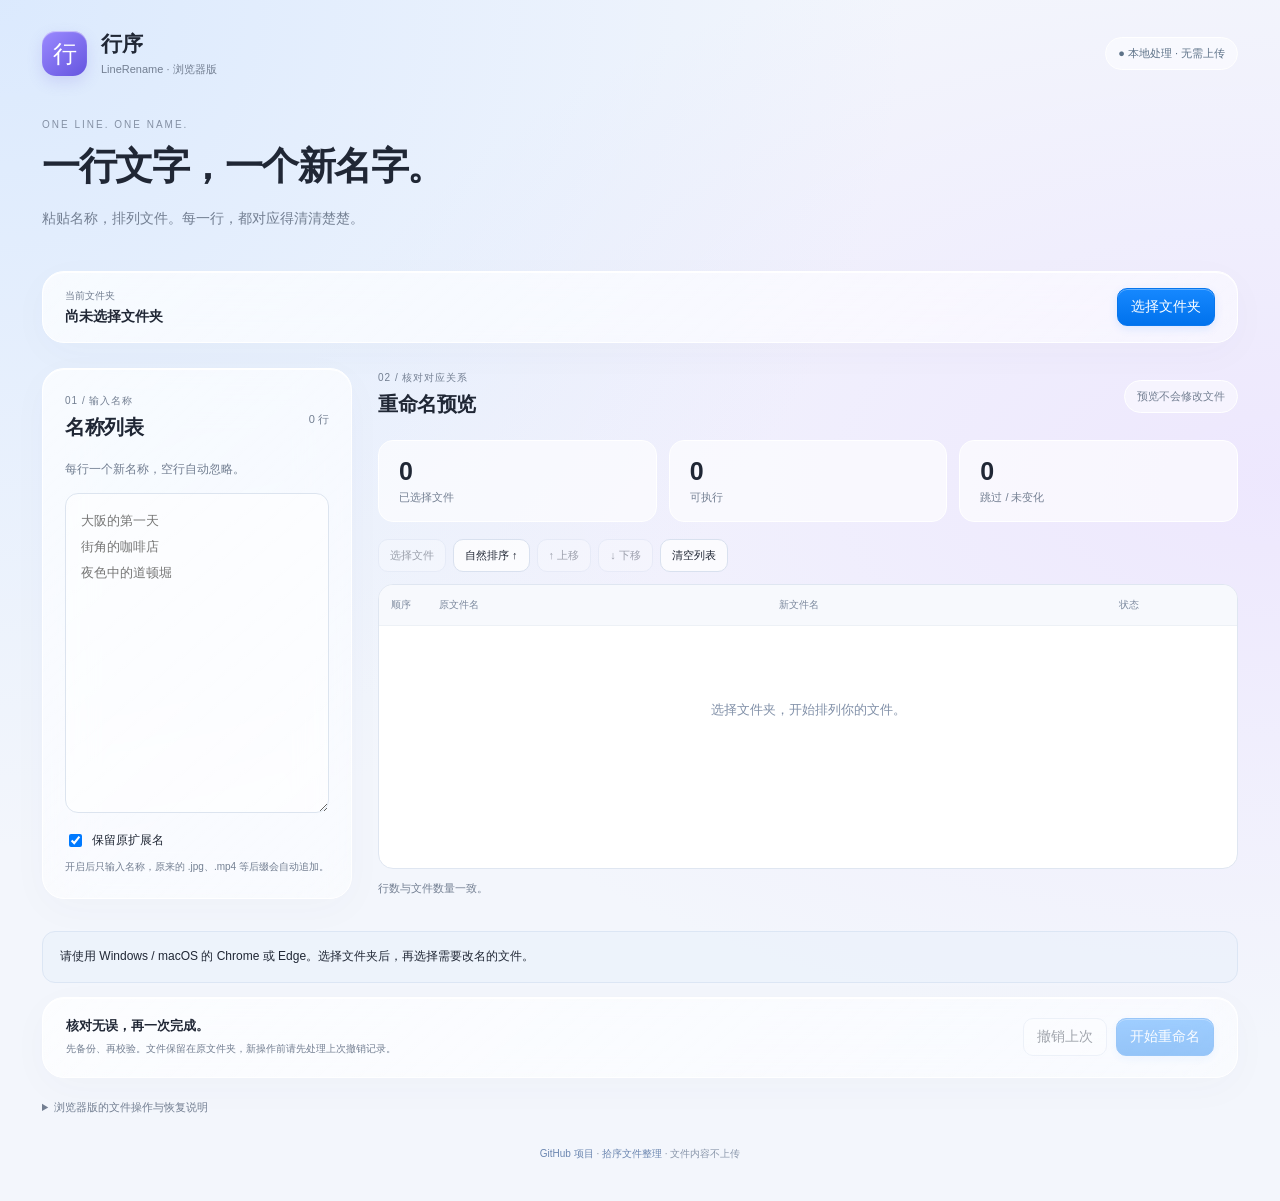
==== index.html @ 839f47a4 "Replace desktop implementation with clean browser app and recoverable file renaming" ====
<!doctype html>
<html lang="zh-CN"><head><meta charset="utf-8"><meta name="viewport" content="width=device-width,initial-scale=1"><title>行序 · LineRename</title><link rel="stylesheet" href="style.css"></head>
<body><main>
<header><div class="brand"><span class="logo">行</span><div><strong>行序</strong><small>LineRename · 浏览器版</small></div></div><span class="badge">● 本地处理 · 无需上传</span></header>
<div class="hero"><span>ONE LINE. ONE NAME.</span><h1>一行文字，一个新名字。</h1><p>粘贴名称，排列文件。每一行，都对应得清清楚楚。</p></div>
<div class="source glass"><div><small>当前文件夹</small><strong id="folder">尚未选择文件夹</strong></div><button id="choose" class="primary">选择文件夹</button></div>
<div class="workspace">
<section class="names glass"><div class="section-title"><div><small>01 / 输入名称</small><h2>名称列表</h2></div><span id="nameCount">0 行</span></div><p>每行一个新名称，空行自动忽略。</p><textarea id="names" spellcheck="false" placeholder="大阪的第一天&#10;街角的咖啡店&#10;夜色中的道顿堀"></textarea><label class="check"><input id="keepExt" type="checkbox" checked>保留原扩展名</label><small>开启后只输入名称，原来的 .jpg、.mp4 等后缀会自动追加。</small></section>
<section class="preview"><div class="section-title"><div><small>02 / 核对对应关系</small><h2>重命名预览</h2></div><span class="badge">预览不会修改文件</span></div>
<div class="metrics"><div><strong id="fileCount">0</strong><span>已选择文件</span></div><div><strong id="readyCount">0</strong><span>可执行</span></div><div><strong id="skipCount">0</strong><span>跳过 / 未变化</span></div></div>
<div class="toolbar"><button id="pick">选择文件</button><button id="sort">自然排序 ↑</button><button id="up" aria-label="上移选中文件">↑ 上移</button><button id="down" aria-label="下移选中文件">↓ 下移</button><button id="clear">清空列表</button></div>
<div class="table-wrap"><table><thead><tr><th>顺序</th><th>原文件名</th><th>新文件名</th><th>状态</th></tr></thead><tbody id="rows"></tbody></table><div id="empty">选择文件夹，开始排列你的文件。</div></div>
<p id="countsHint"></p></section></div>
<div id="status" role="status" aria-live="polite">请使用 Windows / macOS 的 Chrome 或 Edge。选择文件夹后，再选择需要改名的文件。</div>
<div class="actionbar glass"><div><strong>核对无误，再一次完成。</strong><small>先备份、再校验。文件保留在原文件夹，新操作前请先处理上次撤销记录。</small></div><div><button id="undo" disabled>撤销上次</button><button id="run" class="primary" disabled>开始重命名</button></div></div>
<details><summary>浏览器版的文件操作与恢复说明</summary><p>只处理所选文件夹最外层的文件，不递归处理子文件夹。浏览器版通过备份、校验、复制与删除完成改名，可能改变修改日期及其他文件元数据，需要额外磁盘空间；大文件 SHA-256 校验也会占用内存。</p><p>每次执行在原文件夹保留 .linerename-backup- 开头的恢复目录（含原文件副本与 journal.json）。确认不再需要恢复后，你可自行删除备份。执行时请勿关闭页面、编辑或同步正在处理的文件。操作失败会尝试恢复原名；恢复受阻时保留备份供手动恢复。</p><p>关闭页面后，可点下方“从备份恢复”，选择同一原文件夹内的备份记录。只对未被更改的文件自动撤销，不会覆盖占用的原名称。</p><button id="recover">从备份恢复…</button></details>
<footer><a href="https://github.com/cut-hand/LineRename" target="_blank" rel="noopener">GitHub 项目</a> · <a href="https://cut-hand.github.io/SmileFile/" target="_blank" rel="noopener">拾序文件整理</a> · 文件内容不上传</footer>
</main>
<dialog id="picker"><div class="section-title"><h2>选择要改名的文件</h2><button id="closePicker">取消</button></div><div class="picker-tools"><input id="search" type="search" placeholder="搜索文件名"><button id="selectAll">选中当前结果</button><button id="selectNone">全部取消</button></div><div id="fileOptions"></div><button id="confirmPick" class="primary">使用所选文件</button></dialog>
<dialog id="recovery"><div class="section-title"><h2>从备份恢复</h2><button id="closeRecovery">关闭</button></div><p>恢复当前所选文件夹中的历史记录。请先备份你后来编辑过的文件。</p><div id="backupOptions"></div></dialog>
<script src="core.js"></script><script src="app.js"></script></body></html>
---- style.css ----
:root{color-scheme:light;--ink:#202735;--muted:#737f92;--blue:#007aff}*{box-sizing:border-box}body{margin:0;background:radial-gradient(ellipse at 0 0,#c9e0ff90,transparent 50%),radial-gradient(ellipse at 100% 40%,#e9dcff90,transparent 55%),#f3f6fc;color:var(--ink);font:14px -apple-system,BlinkMacSystemFont,"Segoe UI","Microsoft YaHei",sans-serif;min-height:100vh}main{max-width:1400px;margin:auto;padding:30px 42px}header,.brand,.source,.section-title,.toolbar,.actionbar{display:flex;align-items:center;justify-content:space-between;gap:14px}.brand{justify-content:flex-start}.logo{display:grid;place-items:center;width:45px;height:45px;font-size:24px;color:white;background:linear-gradient(140deg,#9b8aff,#6555df);border-radius:14px;box-shadow:inset 0 1px 1px #ffffff90,0 6px 15px #7568dd30}.brand strong{font-size:21px}.brand small{display:block;margin-top:4px;font-size:11px}.badge{border:1px solid white;background:#ffffff70;border-radius:30px;padding:8px 12px;font-size:11px;color:#5d7288}.hero{padding:38px 0 26px}.hero>span{font-size:10px;letter-spacing:2px;color:#8490a4}h1{font-size:38px;letter-spacing:-1.5px;margin:10px 0}p{color:var(--muted);line-height:1.8}h2{font-size:20px;letter-spacing:-.5px;margin:6px 0}small{color:var(--muted)}.glass{background:linear-gradient(140deg,#ffffffbd,#ffffff80);border:1px solid white;border-radius:22px;backdrop-filter:blur(25px) saturate(140%);box-shadow:0 10px 40px #3d4d6e07,inset 0 1px 0 #fff}.source{padding:16px 22px;margin-bottom:25px}.source small{font-size:10px;display:block}.source strong{display:block;margin-top:5px;font-size:14px;overflow-wrap:anywhere}button,input,textarea{font:inherit}button{border:1px solid #d9e1ef;background:#ffffffc0;border-radius:10px;padding:9px 13px;color:var(--ink);cursor:pointer;transition:background .15s}button:hover:not(:disabled){background:#fff}button:disabled{opacity:.4;cursor:default}button.primary{background:linear-gradient(#1688ff,#0072ed);color:white;border-color:#0876ed;box-shadow:inset 0 1px 0 #ffffff50,0 3px 8px #007aff20}button:focus-visible,textarea:focus-visible,input:focus-visible,summary:focus-visible{outline:3px solid #007aff70;outline-offset:3px}.workspace{display:grid;grid-template-columns:310px minmax(0,1fr);gap:26px;align-items:start}.names{padding:22px;display:flex;flex-direction:column;min-height:525px}.section-title small{font-size:10px;letter-spacing:1px}.names p{font-size:12px;margin:12px 0}.names>small{font-size:10px;line-height:1.8}.section-title>span{font-size:11px;color:var(--muted)}textarea{width:100%;min-height:320px;resize:vertical;background:#ffffff90;border:1px solid #dce4ef;border-radius:13px;padding:15px;color:var(--ink);font:13px/2 ui-monospace,Consolas,"Microsoft YaHei",monospace}.check{display:flex;align-items:center;gap:7px;font-size:12px;margin:18px 0 8px}input[type=checkbox]{accent-color:var(--blue)}.preview{min-width:0}.preview>.section-title{margin:0 0 16px}.metrics{display:grid;grid-template-columns:repeat(3,1fr);gap:12px}.metrics>div{background:#ffffffa0;border:1px solid white;border-radius:15px;padding:16px 20px}.metrics strong{font-size:25px;font-variant-numeric:tabular-nums;display:block}.metrics span{font-size:11px;color:var(--muted);display:block;margin-top:4px}.toolbar{justify-content:flex-start;gap:7px;flex-wrap:wrap;margin:17px 0 12px}.toolbar button{font-size:11px;padding:8px 11px}.table-wrap{background:#fff;border:1px solid #dfe6f1;border-radius:15px;overflow:auto;max-height:420px;min-height:285px}table{border-collapse:collapse;width:100%;table-layout:fixed}th,td{padding:13px 12px;text-align:left;border-bottom:1px solid #edf1f6;overflow-wrap:anywhere;font-size:11px}th{background:#f7f9fd;color:#7c899e;font-size:10px;font-weight:500;position:sticky;top:0}th:first-child{width:48px}th:last-child{width:130px}tr.selected{background:#e8f1ff}tbody tr{cursor:pointer}tbody tr:hover{background:#f1f6ff}td.ready{color:#248466}td.swap{color:#996f1d}td.skip{color:#9b5d62}#empty{text-align:center;padding:75px 15px;color:#8190a8;font-size:13px}#countsHint{font-size:11px;margin:10px 0}#nameCount{white-space:nowrap}#status{margin:22px 0 14px;padding:14px 17px;border:1px solid #dce6f4;border-radius:13px;background:#eaf1fc90;font-size:12px;line-height:1.8;white-space:pre-wrap;overflow-wrap:anywhere}.actionbar{padding:19px 23px}.actionbar strong{font-size:13px}.actionbar small{font-size:10px;display:block;line-height:1.8;margin-top:5px}.actionbar>div:last-child{display:flex;gap:9px;white-space:nowrap}details{color:var(--muted);font-size:11px;line-height:1.8;margin:20px 0}summary{cursor:pointer}details p{max-width:1000px}footer{text-align:center;font-size:10px;color:#8996aa;padding:10px}a{color:#6b86b0;text-decoration:none}dialog{border:1px solid white;border-radius:23px;padding:25px;width:min(740px,94vw);max-height:85vh;background:#f8faff;color:var(--ink);box-shadow:0 25px 90px #21365740}dialog::backdrop{background:#24365050;backdrop-filter:blur(8px)}.picker-tools{display:flex;gap:8px;margin:17px 0}.picker-tools input{min-width:0;flex:1;padding:10px;border:1px solid #dce4ef;border-radius:9px}.picker-tools button{font-size:11px}.file-option{display:flex;align-items:center;gap:10px;padding:12px;border-bottom:1px solid #edf0f6;font-size:12px;overflow-wrap:anywhere}.file-option input{flex-shrink:0}#fileOptions{max-height:48vh;overflow:auto;background:white;border-radius:12px;margin-bottom:18px}.backup-choice{display:block;width:100%;text-align:left;margin:10px 0;overflow-wrap:anywhere;font-size:12px}@media(max-width:1000px){main{padding:25px}.workspace{grid-template-columns:250px minmax(0,1fr);gap:18px}th:last-child{width:95px}.toolbar{gap:5px}}@media(max-width:750px){main{padding:20px 14px}.workspace{grid-template-columns:1fr}h1{font-size:29px}.hero{padding-top:30px}.names{min-height:0}textarea{min-height:200px}.actionbar{align-items:flex-start;flex-direction:column}.actionbar>div:last-child{align-self:flex-end}.badge{font-size:10px}.picker-tools{flex-wrap:wrap}}@media(prefers-reduced-motion:reduce){*{transition:none}}@media(prefers-reduced-transparency:reduce){.glass{background:#f8faff;backdrop-filter:none}}
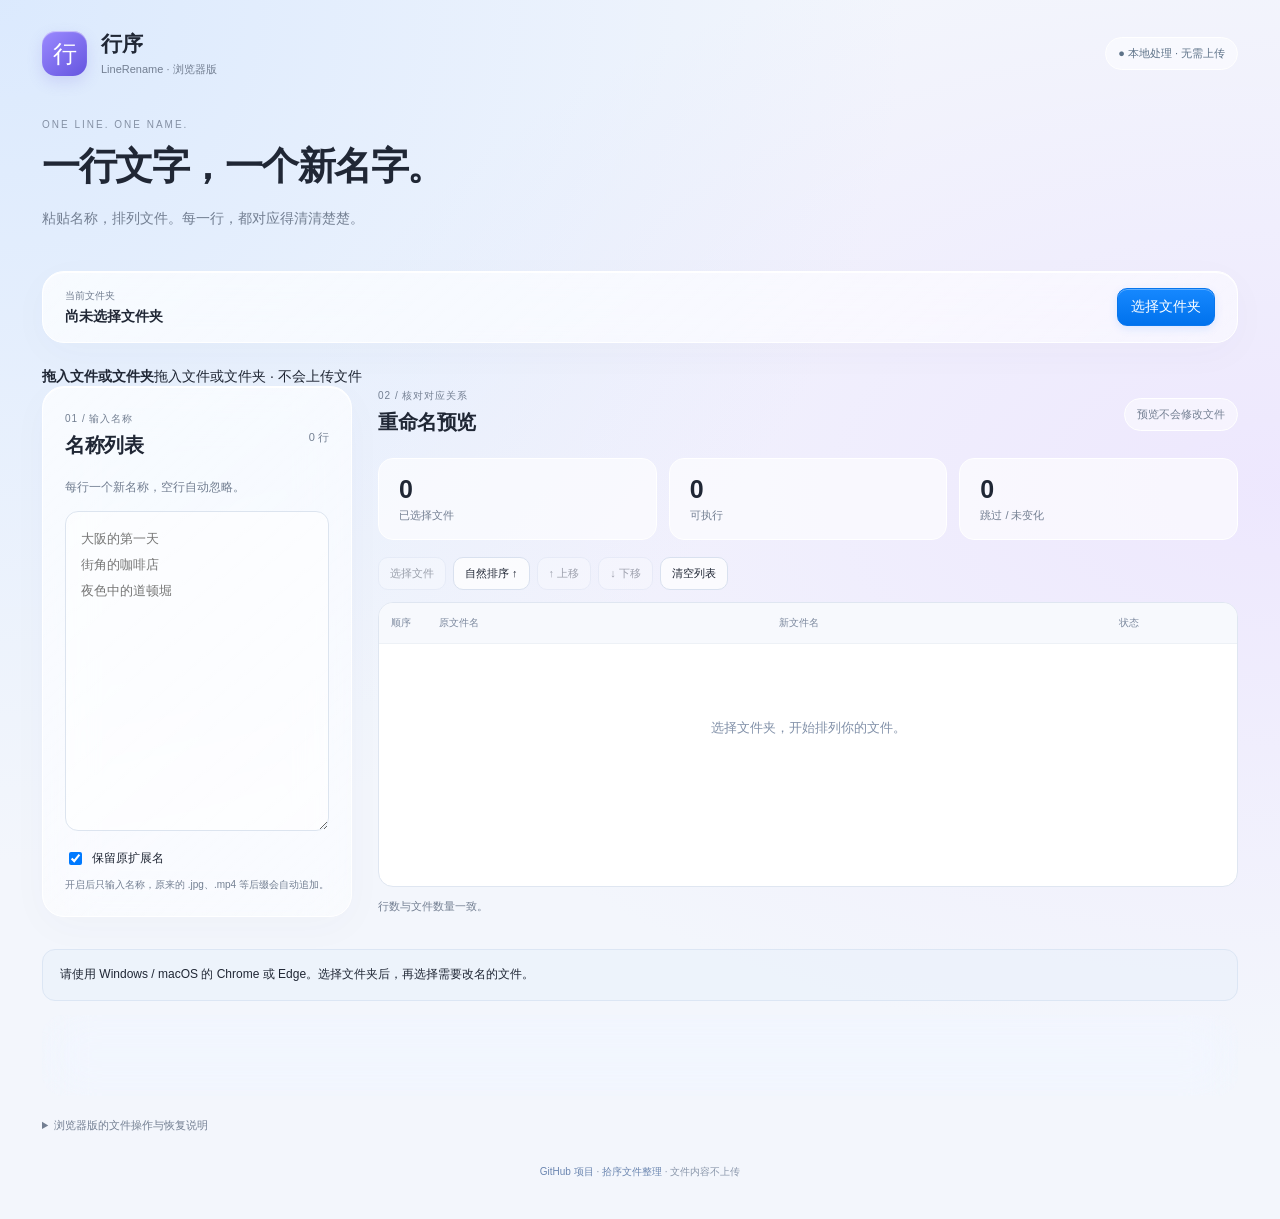
==== commit 0df2972b: "Enable authorized drag-and-drop file and folder input" ====
--- a/index.html
+++ b/index.html
@@ -4,7 +4,7 @@
 <header><div class="brand"><span class="logo">行</span><div><strong>行序</strong><small>LineRename · 浏览器版</small></div></div><span class="badge">● 本地处理 · 无需上传</span></header>
 <div class="hero"><span>ONE LINE. ONE NAME.</span><h1>一行文字，一个新名字。</h1><p>粘贴名称，排列文件。每一行，都对应得清清楚楚。</p></div>
 <div class="source glass"><div><small>当前文件夹</small><strong id="folder">尚未选择文件夹</strong></div><button id="choose" class="primary">选择文件夹</button></div>
-<div class="workspace">
+<div id="dropZone" class="drop-zone"><strong>拖入文件或文件夹</strong><span data-drop-hint>拖入文件或文件夹 · 不会上传文件</span><button type="button" hidden>授权并添加</button></div><div class="workspace">
 <section class="names glass"><div class="section-title"><div><small>01 / 输入名称</small><h2>名称列表</h2></div><span id="nameCount">0 行</span></div><p>每行一个新名称，空行自动忽略。</p><textarea id="names" spellcheck="false" placeholder="大阪的第一天&#10;街角的咖啡店&#10;夜色中的道顿堀"></textarea><label class="check"><input id="keepExt" type="checkbox" checked>保留原扩展名</label><small>开启后只输入名称，原来的 .jpg、.mp4 等后缀会自动追加。</small></section>
 <section class="preview"><div class="section-title"><div><small>02 / 核对对应关系</small><h2>重命名预览</h2></div><span class="badge">预览不会修改文件</span></div>
 <div class="metrics"><div><strong id="fileCount">0</strong><span>已选择文件</span></div><div><strong id="readyCount">0</strong><span>可执行</span></div><div><strong id="skipCount">0</strong><span>跳过 / 未变化</span></div></div>
@@ -18,4 +18,4 @@
 </main>
 <dialog id="picker"><div class="section-title"><h2>选择要改名的文件</h2><button id="closePicker">取消</button></div><div class="picker-tools"><input id="search" type="search" placeholder="搜索文件名"><button id="selectAll">选中当前结果</button><button id="selectNone">全部取消</button></div><div id="fileOptions"></div><button id="confirmPick" class="primary">使用所选文件</button></dialog>
 <dialog id="recovery"><div class="section-title"><h2>从备份恢复</h2><button id="closeRecovery">关闭</button></div><p>恢复当前所选文件夹中的历史记录。请先备份你后来编辑过的文件。</p><div id="backupOptions"></div></dialog>
-<script src="core.js"></script><script src="app.js"></script></body></html>
+<script src="core.js"></script><script src="drop-input.js"></script><script src="app.js"></script></body></html>
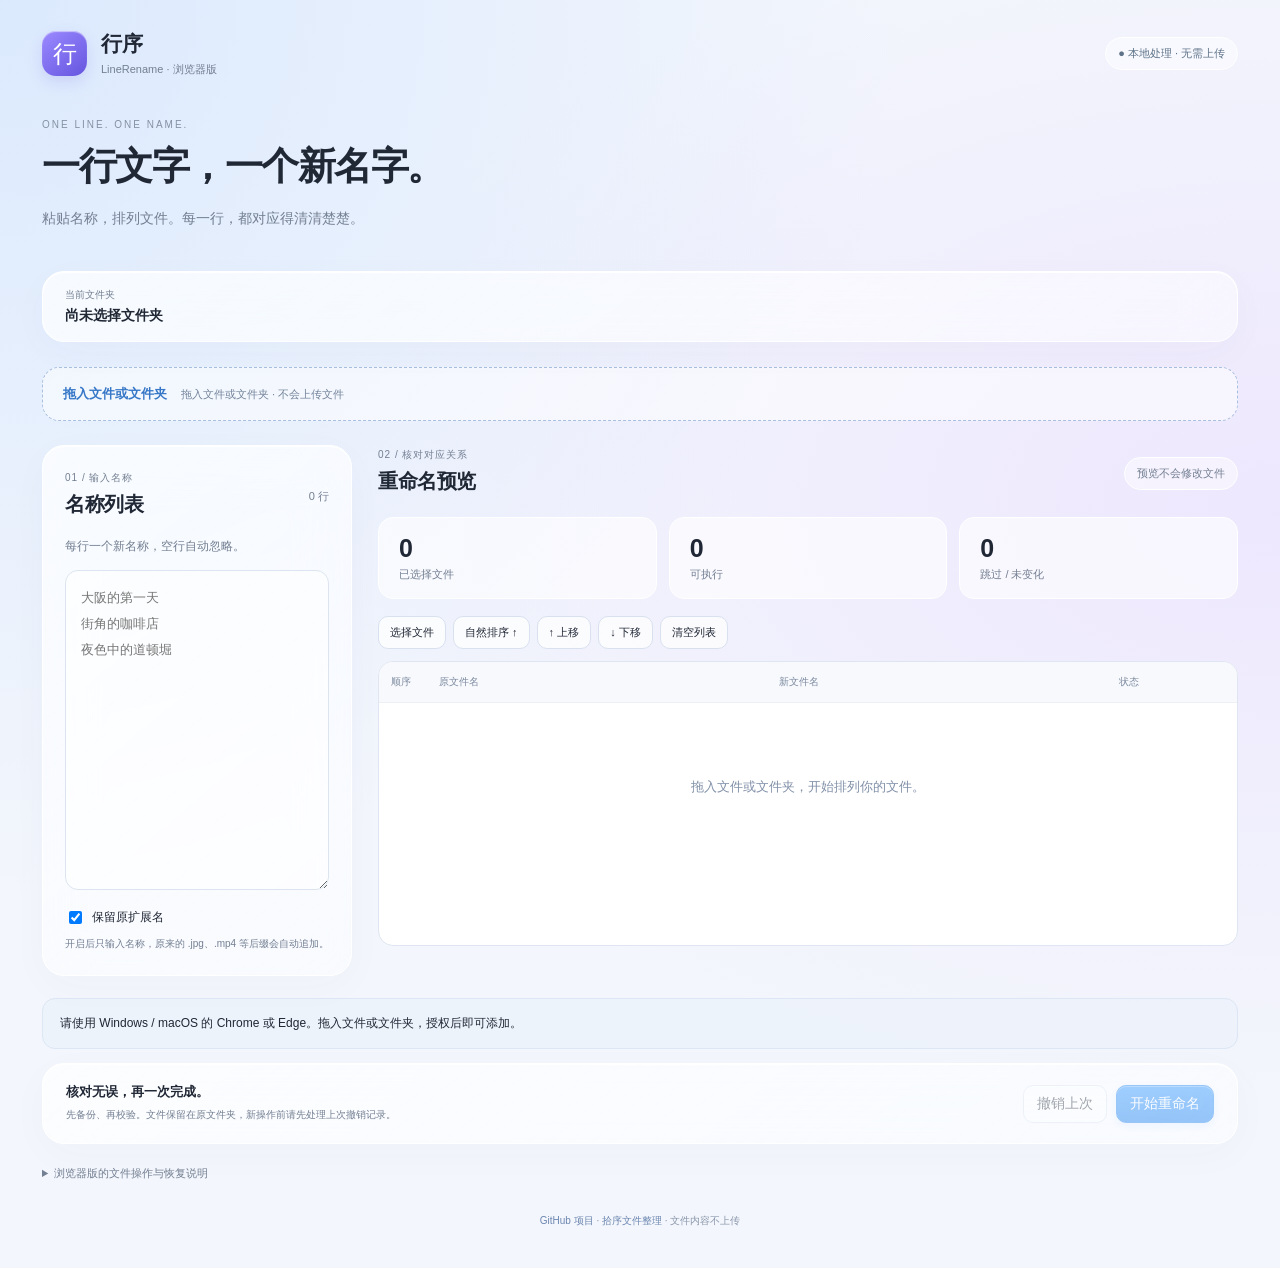
==== commit f3d4c58a: "Remove redundant folder selection button and use drag-and-drop authorization" ====
--- a/index.html
+++ b/index.html
@@ -3,15 +3,15 @@
 <body><main>
 <header><div class="brand"><span class="logo">行</span><div><strong>行序</strong><small>LineRename · 浏览器版</small></div></div><span class="badge">● 本地处理 · 无需上传</span></header>
 <div class="hero"><span>ONE LINE. ONE NAME.</span><h1>一行文字，一个新名字。</h1><p>粘贴名称，排列文件。每一行，都对应得清清楚楚。</p></div>
-<div class="source glass"><div><small>当前文件夹</small><strong id="folder">尚未选择文件夹</strong></div><button id="choose" class="primary">选择文件夹</button></div>
+<div class="source glass"><div><small>当前文件夹</small><strong id="folder">尚未选择文件夹</strong></div></div>
 <div id="dropZone" class="drop-zone"><strong>拖入文件或文件夹</strong><span data-drop-hint>拖入文件或文件夹 · 不会上传文件</span><button type="button" hidden>授权并添加</button></div><div class="workspace">
 <section class="names glass"><div class="section-title"><div><small>01 / 输入名称</small><h2>名称列表</h2></div><span id="nameCount">0 行</span></div><p>每行一个新名称，空行自动忽略。</p><textarea id="names" spellcheck="false" placeholder="大阪的第一天&#10;街角的咖啡店&#10;夜色中的道顿堀"></textarea><label class="check"><input id="keepExt" type="checkbox" checked>保留原扩展名</label><small>开启后只输入名称，原来的 .jpg、.mp4 等后缀会自动追加。</small></section>
 <section class="preview"><div class="section-title"><div><small>02 / 核对对应关系</small><h2>重命名预览</h2></div><span class="badge">预览不会修改文件</span></div>
 <div class="metrics"><div><strong id="fileCount">0</strong><span>已选择文件</span></div><div><strong id="readyCount">0</strong><span>可执行</span></div><div><strong id="skipCount">0</strong><span>跳过 / 未变化</span></div></div>
 <div class="toolbar"><button id="pick">选择文件</button><button id="sort">自然排序 ↑</button><button id="up" aria-label="上移选中文件">↑ 上移</button><button id="down" aria-label="下移选中文件">↓ 下移</button><button id="clear">清空列表</button></div>
-<div class="table-wrap"><table><thead><tr><th>顺序</th><th>原文件名</th><th>新文件名</th><th>状态</th></tr></thead><tbody id="rows"></tbody></table><div id="empty">选择文件夹，开始排列你的文件。</div></div>
+<div class="table-wrap"><table><thead><tr><th>顺序</th><th>原文件名</th><th>新文件名</th><th>状态</th></tr></thead><tbody id="rows"></tbody></table><div id="empty">拖入文件或文件夹，开始排列你的文件。</div></div>
 <p id="countsHint"></p></section></div>
-<div id="status" role="status" aria-live="polite">请使用 Windows / macOS 的 Chrome 或 Edge。选择文件夹后，再选择需要改名的文件。</div>
+<div id="status" role="status" aria-live="polite">请使用 Windows / macOS 的 Chrome 或 Edge。拖入文件或文件夹，授权后即可添加。</div>
 <div class="actionbar glass"><div><strong>核对无误，再一次完成。</strong><small>先备份、再校验。文件保留在原文件夹，新操作前请先处理上次撤销记录。</small></div><div><button id="undo" disabled>撤销上次</button><button id="run" class="primary" disabled>开始重命名</button></div></div>
 <details><summary>浏览器版的文件操作与恢复说明</summary><p>只处理所选文件夹最外层的文件，不递归处理子文件夹。浏览器版通过备份、校验、复制与删除完成改名，可能改变修改日期及其他文件元数据，需要额外磁盘空间；大文件 SHA-256 校验也会占用内存。</p><p>每次执行在原文件夹保留 .linerename-backup- 开头的恢复目录（含原文件副本与 journal.json）。确认不再需要恢复后，你可自行删除备份。执行时请勿关闭页面、编辑或同步正在处理的文件。操作失败会尝试恢复原名；恢复受阻时保留备份供手动恢复。</p><p>关闭页面后，可点下方“从备份恢复”，选择同一原文件夹内的备份记录。只对未被更改的文件自动撤销，不会覆盖占用的原名称。</p><button id="recover">从备份恢复…</button></details>
 <footer><a href="https://github.com/cut-hand/LineRename" target="_blank" rel="noopener">GitHub 项目</a> · <a href="https://cut-hand.github.io/SmileFile/" target="_blank" rel="noopener">拾序文件整理</a> · 文件内容不上传</footer>
--- a/style.css
+++ b/style.css
@@ -1 +1,3 @@
 :root{color-scheme:light;--ink:#202735;--muted:#737f92;--blue:#007aff}*{box-sizing:border-box}body{margin:0;background:radial-gradient(ellipse at 0 0,#c9e0ff90,transparent 50%),radial-gradient(ellipse at 100% 40%,#e9dcff90,transparent 55%),#f3f6fc;color:var(--ink);font:14px -apple-system,BlinkMacSystemFont,"Segoe UI","Microsoft YaHei",sans-serif;min-height:100vh}main{max-width:1400px;margin:auto;padding:30px 42px}header,.brand,.source,.section-title,.toolbar,.actionbar{display:flex;align-items:center;justify-content:space-between;gap:14px}.brand{justify-content:flex-start}.logo{display:grid;place-items:center;width:45px;height:45px;font-size:24px;color:white;background:linear-gradient(140deg,#9b8aff,#6555df);border-radius:14px;box-shadow:inset 0 1px 1px #ffffff90,0 6px 15px #7568dd30}.brand strong{font-size:21px}.brand small{display:block;margin-top:4px;font-size:11px}.badge{border:1px solid white;background:#ffffff70;border-radius:30px;padding:8px 12px;font-size:11px;color:#5d7288}.hero{padding:38px 0 26px}.hero>span{font-size:10px;letter-spacing:2px;color:#8490a4}h1{font-size:38px;letter-spacing:-1.5px;margin:10px 0}p{color:var(--muted);line-height:1.8}h2{font-size:20px;letter-spacing:-.5px;margin:6px 0}small{color:var(--muted)}.glass{background:linear-gradient(140deg,#ffffffbd,#ffffff80);border:1px solid white;border-radius:22px;backdrop-filter:blur(25px) saturate(140%);box-shadow:0 10px 40px #3d4d6e07,inset 0 1px 0 #fff}.source{padding:16px 22px;margin-bottom:25px}.source small{font-size:10px;display:block}.source strong{display:block;margin-top:5px;font-size:14px;overflow-wrap:anywhere}button,input,textarea{font:inherit}button{border:1px solid #d9e1ef;background:#ffffffc0;border-radius:10px;padding:9px 13px;color:var(--ink);cursor:pointer;transition:background .15s}button:hover:not(:disabled){background:#fff}button:disabled{opacity:.4;cursor:default}button.primary{background:linear-gradient(#1688ff,#0072ed);color:white;border-color:#0876ed;box-shadow:inset 0 1px 0 #ffffff50,0 3px 8px #007aff20}button:focus-visible,textarea:focus-visible,input:focus-visible,summary:focus-visible{outline:3px solid #007aff70;outline-offset:3px}.workspace{display:grid;grid-template-columns:310px minmax(0,1fr);gap:26px;align-items:start}.names{padding:22px;display:flex;flex-direction:column;min-height:525px}.section-title small{font-size:10px;letter-spacing:1px}.names p{font-size:12px;margin:12px 0}.names>small{font-size:10px;line-height:1.8}.section-title>span{font-size:11px;color:var(--muted)}textarea{width:100%;min-height:320px;resize:vertical;background:#ffffff90;border:1px solid #dce4ef;border-radius:13px;padding:15px;color:var(--ink);font:13px/2 ui-monospace,Consolas,"Microsoft YaHei",monospace}.check{display:flex;align-items:center;gap:7px;font-size:12px;margin:18px 0 8px}input[type=checkbox]{accent-color:var(--blue)}.preview{min-width:0}.preview>.section-title{margin:0 0 16px}.metrics{display:grid;grid-template-columns:repeat(3,1fr);gap:12px}.metrics>div{background:#ffffffa0;border:1px solid white;border-radius:15px;padding:16px 20px}.metrics strong{font-size:25px;font-variant-numeric:tabular-nums;display:block}.metrics span{font-size:11px;color:var(--muted);display:block;margin-top:4px}.toolbar{justify-content:flex-start;gap:7px;flex-wrap:wrap;margin:17px 0 12px}.toolbar button{font-size:11px;padding:8px 11px}.table-wrap{background:#fff;border:1px solid #dfe6f1;border-radius:15px;overflow:auto;max-height:420px;min-height:285px}table{border-collapse:collapse;width:100%;table-layout:fixed}th,td{padding:13px 12px;text-align:left;border-bottom:1px solid #edf1f6;overflow-wrap:anywhere;font-size:11px}th{background:#f7f9fd;color:#7c899e;font-size:10px;font-weight:500;position:sticky;top:0}th:first-child{width:48px}th:last-child{width:130px}tr.selected{background:#e8f1ff}tbody tr{cursor:pointer}tbody tr:hover{background:#f1f6ff}td.ready{color:#248466}td.swap{color:#996f1d}td.skip{color:#9b5d62}#empty{text-align:center;padding:75px 15px;color:#8190a8;font-size:13px}#countsHint{font-size:11px;margin:10px 0}#nameCount{white-space:nowrap}#status{margin:22px 0 14px;padding:14px 17px;border:1px solid #dce6f4;border-radius:13px;background:#eaf1fc90;font-size:12px;line-height:1.8;white-space:pre-wrap;overflow-wrap:anywhere}.actionbar{padding:19px 23px}.actionbar strong{font-size:13px}.actionbar small{font-size:10px;display:block;line-height:1.8;margin-top:5px}.actionbar>div:last-child{display:flex;gap:9px;white-space:nowrap}details{color:var(--muted);font-size:11px;line-height:1.8;margin:20px 0}summary{cursor:pointer}details p{max-width:1000px}footer{text-align:center;font-size:10px;color:#8996aa;padding:10px}a{color:#6b86b0;text-decoration:none}dialog{border:1px solid white;border-radius:23px;padding:25px;width:min(740px,94vw);max-height:85vh;background:#f8faff;color:var(--ink);box-shadow:0 25px 90px #21365740}dialog::backdrop{background:#24365050;backdrop-filter:blur(8px)}.picker-tools{display:flex;gap:8px;margin:17px 0}.picker-tools input{min-width:0;flex:1;padding:10px;border:1px solid #dce4ef;border-radius:9px}.picker-tools button{font-size:11px}.file-option{display:flex;align-items:center;gap:10px;padding:12px;border-bottom:1px solid #edf0f6;font-size:12px;overflow-wrap:anywhere}.file-option input{flex-shrink:0}#fileOptions{max-height:48vh;overflow:auto;background:white;border-radius:12px;margin-bottom:18px}.backup-choice{display:block;width:100%;text-align:left;margin:10px 0;overflow-wrap:anywhere;font-size:12px}@media(max-width:1000px){main{padding:25px}.workspace{grid-template-columns:250px minmax(0,1fr);gap:18px}th:last-child{width:95px}.toolbar{gap:5px}}@media(max-width:750px){main{padding:20px 14px}.workspace{grid-template-columns:1fr}h1{font-size:29px}.hero{padding-top:30px}.names{min-height:0}textarea{min-height:200px}.actionbar{align-items:flex-start;flex-direction:column}.actionbar>div:last-child{align-self:flex-end}.badge{font-size:10px}.picker-tools{flex-wrap:wrap}}@media(prefers-reduced-motion:reduce){*{transition:none}}@media(prefers-reduced-transparency:reduce){.glass{background:#f8faff;backdrop-filter:none}}
+
+.drop-zone{border:1.5px dashed #a9bfe0;border-radius:17px;background:#ffffff80;padding:17px 20px;margin:0 0 24px;display:flex;gap:14px;align-items:center;flex-wrap:wrap;transition:background .15s,border-color .15s}.drop-zone strong{font-size:13px;color:#3677c7}.drop-zone span{font-size:11px;color:#73839b}.drop-zone button{font-size:12px;margin-left:auto}.drop-zone.drag-active{background:#dfedff;border-color:#007aff;box-shadow:0 0 0 4px #007aff18}.drop-zone button[hidden]{display:none}
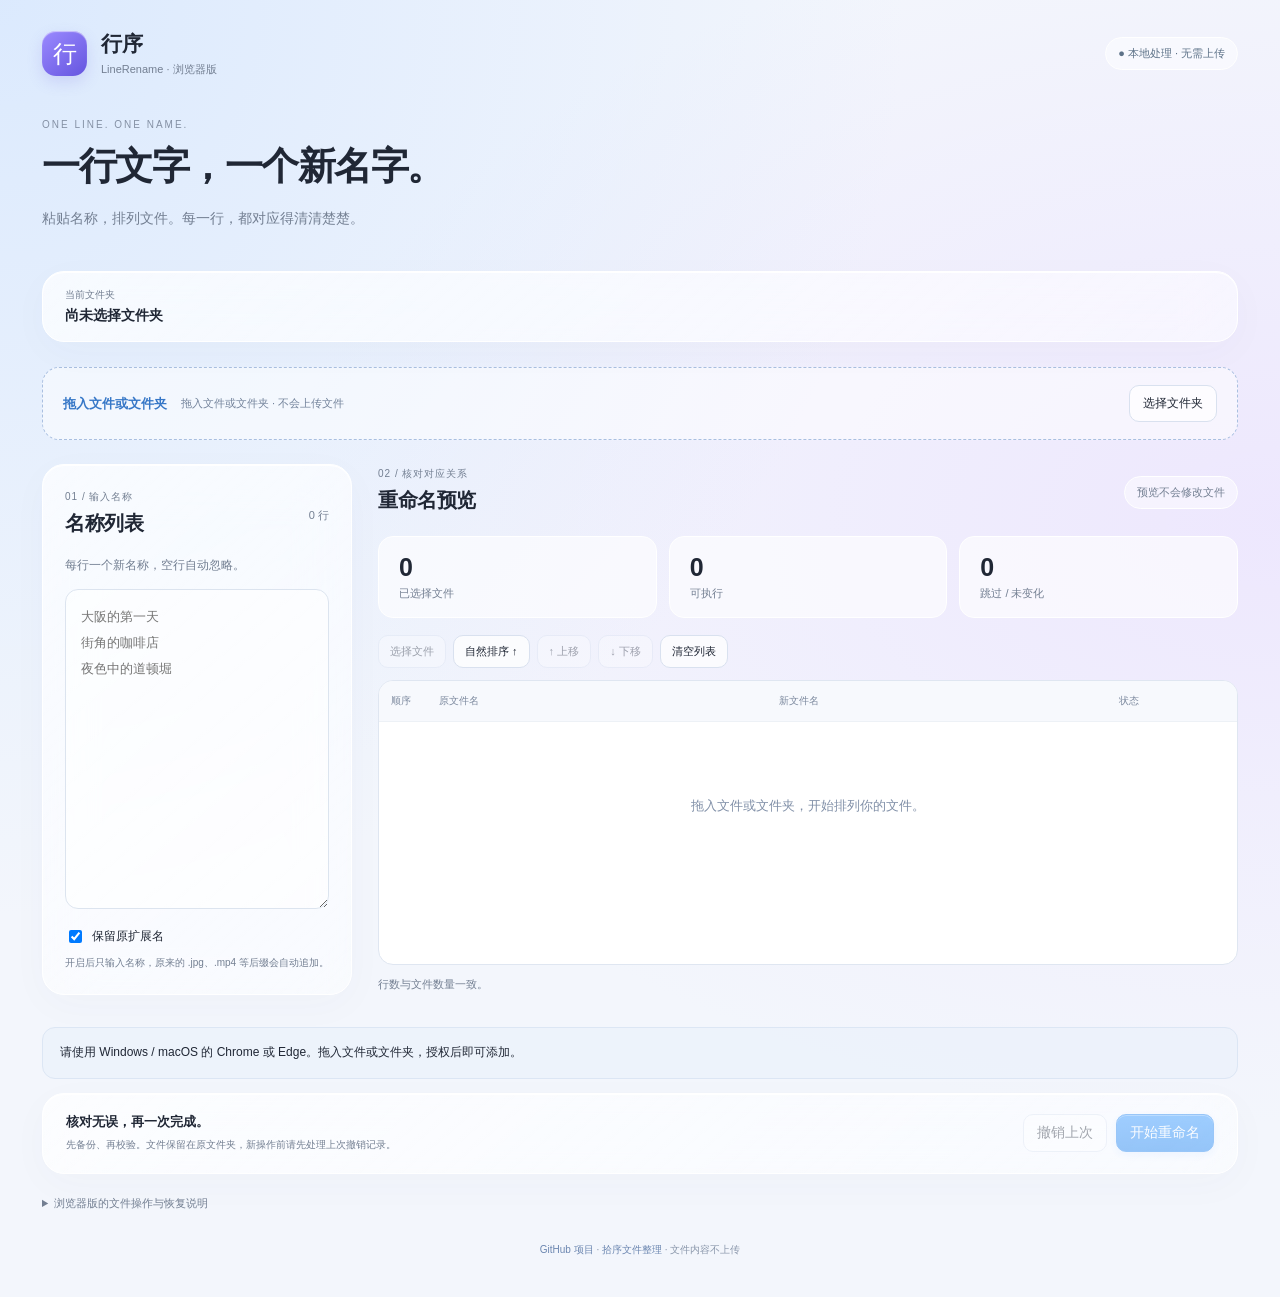
==== commit 5a64014a: "Keep folder picker and authorization button visible inside drop zone" ====
--- a/index.html
+++ b/index.html
@@ -4,7 +4,7 @@
 <header><div class="brand"><span class="logo">行</span><div><strong>行序</strong><small>LineRename · 浏览器版</small></div></div><span class="badge">● 本地处理 · 无需上传</span></header>
 <div class="hero"><span>ONE LINE. ONE NAME.</span><h1>一行文字，一个新名字。</h1><p>粘贴名称，排列文件。每一行，都对应得清清楚楚。</p></div>
 <div class="source glass"><div><small>当前文件夹</small><strong id="folder">尚未选择文件夹</strong></div></div>
-<div id="dropZone" class="drop-zone"><strong>拖入文件或文件夹</strong><span data-drop-hint>拖入文件或文件夹 · 不会上传文件</span><button type="button" hidden>授权并添加</button></div><div class="workspace">
+<div id="dropZone" class="drop-zone"><strong>拖入文件或文件夹</strong><span data-drop-hint>拖入文件或文件夹 · 不会上传文件</span><button type="button">选择文件夹</button></div><div class="workspace">
 <section class="names glass"><div class="section-title"><div><small>01 / 输入名称</small><h2>名称列表</h2></div><span id="nameCount">0 行</span></div><p>每行一个新名称，空行自动忽略。</p><textarea id="names" spellcheck="false" placeholder="大阪的第一天&#10;街角的咖啡店&#10;夜色中的道顿堀"></textarea><label class="check"><input id="keepExt" type="checkbox" checked>保留原扩展名</label><small>开启后只输入名称，原来的 .jpg、.mp4 等后缀会自动追加。</small></section>
 <section class="preview"><div class="section-title"><div><small>02 / 核对对应关系</small><h2>重命名预览</h2></div><span class="badge">预览不会修改文件</span></div>
 <div class="metrics"><div><strong id="fileCount">0</strong><span>已选择文件</span></div><div><strong id="readyCount">0</strong><span>可执行</span></div><div><strong id="skipCount">0</strong><span>跳过 / 未变化</span></div></div>
